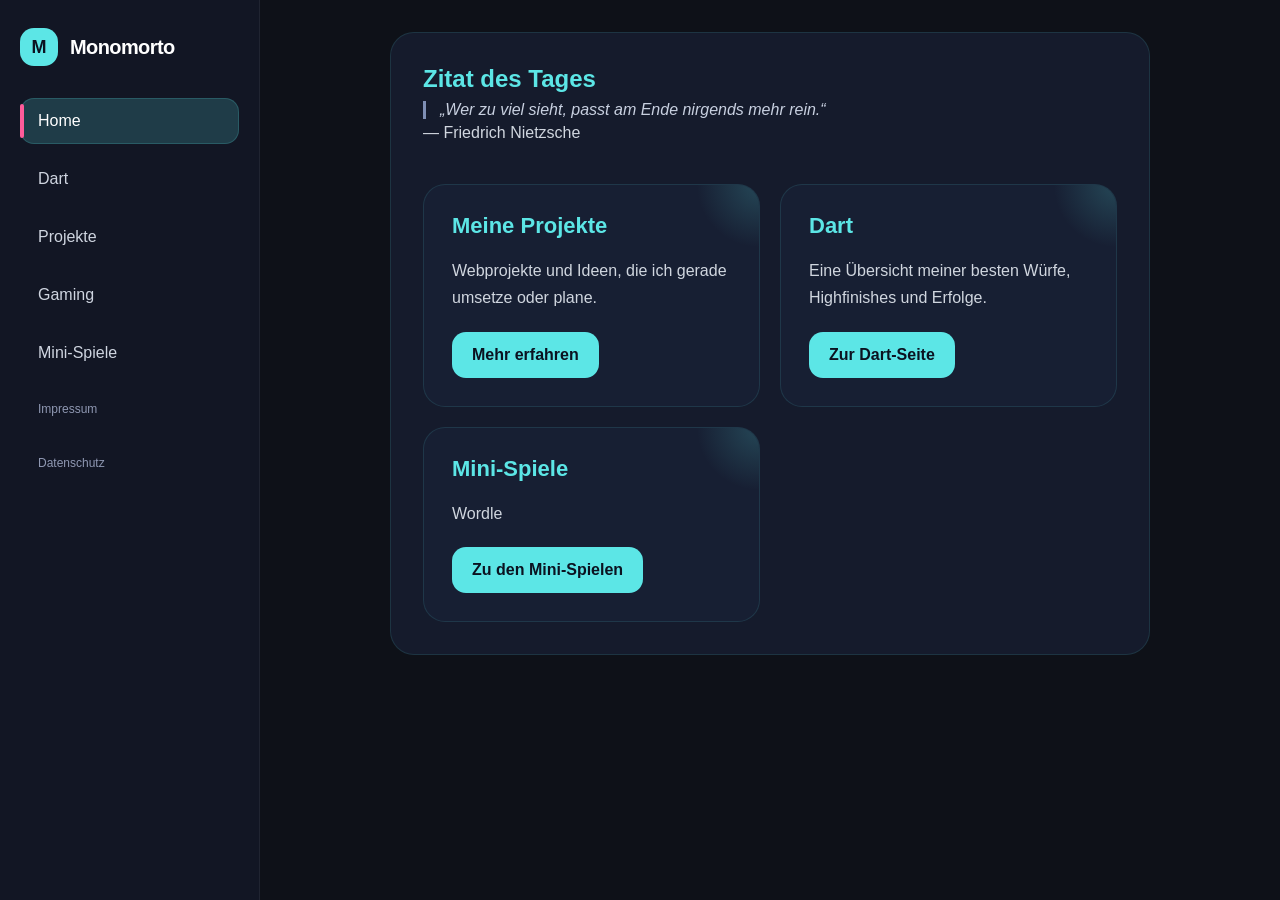
==== index.html @ e12c0a11 "hf und zitat hinzugefügt" ====
<!DOCTYPE html>
<html lang="de">
<head>
  <meta charset="UTF-8">
  <meta name="viewport" content="width=device-width, initial-scale=1.0">
  <meta name="robots" content="noindex, nofollow">
  <link rel="icon" type="image/png" href="images/output-onlinepngtools.png">
  <title>Monomorto</title>
  <link rel="stylesheet" href="styles.css">

  <style>
    /* ===== MOBILE FIX ===== */
    @media (max-width: 768px) {

      .app {
        display: flex;
        flex-direction: column;
      }

      /* Sidebar → oben */
      .sidebar {
        width: 100%;
        padding: 12px 16px;
        display: flex;
        flex-direction: column;
        align-items: flex-start;
      }

      .brand {
        display: flex;
        align-items: center;
        gap: 10px;
        margin-bottom: 10px;
      }

      .brand-title {
        font-size: 16px;
      }

      .sidebar-nav {
        display: flex;
        flex-wrap: wrap;
        gap: 8px;
        width: 100%;
      }

      .sidebar-nav li {
        margin: 0;
      }

      .sidebar-nav a {
        font-size: 13px;
        padding: 6px 10px;
      }

      /* Impressum / Datenschutz */
      .sidebar-nav li:last-child,
      .sidebar-nav li:nth-last-child(2) {
        width: 100%;
        margin-top: 4px;
      }

      /* Main */
      .main {
        padding: 12px;
      }

      /* Topbar */
      .topbar {
        display: flex;
        flex-direction: column;
        gap: 10px;
        align-items: flex-start;
      }

      .topbar h1 {
        font-size: 20px;
      }

      .topbar .button {
        width: 100%;
        text-align: center;
      }

      /* Grid */
      .grid {
        display: flex;
        flex-direction: column;
        gap: 12px;
        margin-top: 12px;
      }

      /* Cards */
      .card {
        width: 100%;
        padding: 16px;
      }

      .card h2 {
        font-size: 18px;
      }

      .card p {
        font-size: 14px;
      }

      /* Buttons */
      .card .button {
        display: block;
        width: 100%;
        text-align: center;
        margin-top: 8px;
      }
    }

    #daily-quote-section {
      margin-bottom: 16px;
    }

    #daily-quote-section h2 {
      margin: 0 0 8px 0;
    }

    #daily-quote {
      margin: 0;
      padding-left: 14px;
      border-left: 3px solid #7f8fb5;
      color: #c8d0e0;
      font-style: italic;
    }
  </style>
</head>

<body>
  <div class="app">

    <aside class="sidebar">
      <div class="brand">
        <span class="brand-blob">M</span>
        <div>
          <p class="brand-title">Monomorto</p>
        </div>
      </div>

      <ul class="sidebar-nav">
        <li><a href="index.html" class="active">Home</a></li>
        <li><a href="dart.html">Dart</a></li>
        <li><a href="projekte.html">Projekte</a></li>
        <li><a href="gaming.html">Gaming</a></li>
        <li><a href="minispiele.html">Mini-Spiele</a></li>

        <li style="margin-top: 12px;">
          <a href="impressum.html" style="font-size: 12px; color: #8f98b2;">Impressum</a>
        </li>
        <li>
          <a href="datenschutz.html" style="font-size: 12px; color: #8f98b2;">Datenschutz</a>
        </li>
      </ul>
    </aside>

    <main class="main">
      <section class="section">

        <section id="daily-quote-section" aria-label="Zitat des Tages">
          <h2>Zitat des Tages</h2>
          <blockquote id="daily-quote"></blockquote>
          <p id="daily-quote-author" hidden></p>
        </section>


      </br>
        <div class="grid">

          <article class="card">
            <h2>Meine Projekte</h2>
            <p>Webprojekte und Ideen, die ich gerade umsetze oder plane.</p>
            <a href="projekte.html" class="button">Mehr erfahren</a>
          </article>

          <article class="card">
            <h2>Dart</h2>
            <p>Eine Übersicht meiner besten Würfe, Highfinishes und Erfolge.</p>
            <a href="dart.html" class="button">Zur Dart-Seite</a>
          </article>

          <article class="card">
            <h2>Mini-Spiele</h2>
            <p>Wordle</p>
            <a href="minispiele.html" class="button">Zu den Mini-Spielen</a>
          </article>

        </div>
      </section>
    </main>

  </div>
  <script>
    const dailyQuotes = [
      {
        text: "Die Wahrheit ist doch die, wenn wir genug Lügen hören, erkennen wir irgendwann die Wahrheit nicht mehr."
      },
      {
        text: "Schmerz ist vergänglich, was bleibt ist der Stolz.",
        author: "Felix Blume"
      },
      {
        text: "Letztendlich ist Leben vergänglich, nur die Seele beständig, unser Körper nichts als ein temporäres Gefängnis.",
        author: "Felix Blume"
      },
      {
        text: "Wer zu viel sieht, passt am Ende nirgends mehr rein.",
        author: "Friedrich Nietzsche"
      },
      {
        text: "Manchmal wollen Menschen die Wahrheit nicht hören, weil sie ihre Illusionen nicht zerstört sehen wollen.",
        author: "Friedrich Nietzsche"
      }
    ];

    const now = new Date();
    const dayIndex = Math.floor(now.getTime() / 86400000) % dailyQuotes.length;
    const quoteEl = document.getElementById('daily-quote');
    const authorEl = document.getElementById('daily-quote-author');
    const currentQuote = dailyQuotes[dayIndex];

    if (quoteEl) {
      quoteEl.textContent = `„${currentQuote.text}“`;
    }

    if (authorEl) {
      if (currentQuote.author) {
        authorEl.textContent = `— ${currentQuote.author}`;
        authorEl.hidden = false;
      } else {
        authorEl.textContent = '';
        authorEl.hidden = true;
      }
    }
  </script>
</body>
</html>
---- styles.css ----
:root {
  color-scheme: dark;
  font-family: 'Inter', 'Segoe UI', Tahoma, Geneva, Verdana, sans-serif;
  background: #0e1118;
  color: #e7eaee;
}
* {
  box-sizing: border-box;
}
html, body {
  margin: 0;
  min-height: 100vh;
}
body {
  background: #0e1118;
  color: #e7eaee;
}
a {
  color: #ff5b9a;
  text-decoration: none;
}
a:hover {
  text-decoration: underline;
}
.app {
  display: flex;
  min-height: 100vh;
}
.sidebar {
  width: 260px;
  padding: 28px 20px;
  background: #121624;
  border-right: 1px solid rgba(255,255,255,0.06);
  position: fixed;
  height: 100vh;
  overflow-y: auto;
}
.brand {
  display: flex;
  align-items: center;
  gap: 12px;
  margin-bottom: 32px;
}
.brand-blob {
  width: 38px;
  height: 38px;
  border-radius: 14px;
  background: #5ce6e6;
  background-image: none;
  display: inline-flex;
  align-items: center;
  justify-content: center;
  color: #0b1220;
  font-weight: 700;
  font-size: 18px;
}
.brand-title {
  font-size: 20px;
  font-weight: 700;
  letter-spacing: -0.03em;
  margin: 0;
  color: #ffffff;
}
.sidebar-nav {
  list-style: none;
  padding: 0;
  margin: 0;
}
.sidebar-nav li {
  margin-bottom: 12px;
}
.sidebar-nav a {
  display: block;
  color: #cfd5e0;
  text-decoration: none;
  padding: 14px 18px;
  border-radius: 14px;
  transition: background 0.2s ease, color 0.2s ease, transform 0.2s ease;
  font-weight: 500;
  position: relative;
}
.sidebar-nav a:hover {
  background: rgba(92, 230, 230, 0.12);
  color: #ffffff;
  transform: translateX(2px);
}
.sidebar-nav a.active {
  background: rgba(92,230,230,0.18);
  color: #ffffff;
  box-shadow: inset 0 0 0 1px rgba(92,230,230,0.18);
}
.sidebar-nav a.active::before {
  content: '';
  position: absolute;
  left: 0;
  top: 6px;
  bottom: 6px;
  width: 4px;
  border-radius: 4px;
  background: #ff5b9a;
}
.main {
  flex: 1;
  padding: 32px;
  margin-left: 260px;
}
.section {
  max-width: 760px;
  margin: 0 auto;
  background: rgba(22, 29, 45, 0.96);
  border: 1px solid rgba(92,230,230,0.12);
  border-radius: 24px;
  padding: 32px;
}
h1 {
  margin: 0 0 24px;
  font-size: 32px;
  color: #ffffff;
}
h2, h3 {
  margin: 0 0 18px;
  color: #5ce6e6;
}
h2 {
  font-size: 24px;
}
h3 {
  font-size: 20px;
}
p {
  margin: 0 0 20px;
  color: #d0d6df;
  line-height: 1.7;
}
.button {
  display: inline-flex;
  align-items: center;
  justify-content: center;
  padding: 14px 20px;
  background: #5ce6e6;
  background-image: none;
  color: #0b1220;
  text-decoration: none;
  border-radius: 14px;
  font-weight: 700;
  transition: transform 0.2s ease, opacity 0.2s ease;
}
.button:hover {
  transform: translateY(-2px);
  opacity: 0.95;
}
.youtube-preview {
  position: relative;
  width: 100%;
  padding-top: 56.25%;
  margin: 20px 0 16px;
  border-radius: 18px;
  overflow: hidden;
  border: 1px solid rgba(255,255,255,0.08);
  background: #0a0f1a;
}
.youtube-preview iframe {
  position: absolute;
  top: 0;
  left: 0;
  width: 100%;
  height: 100%;
  border: 0;
}
.section > div + div {
  margin-top: 60px;
}
.youtube-preview {
  display: none;
}
.topbar {
  display: flex;
  justify-content: space-between;
  align-items: center;
  gap: 12px;
  margin-bottom: 24px;
  padding: 20px;
  background: #121624;
  border: 1px solid rgba(92,230,230,0.12);
  border-radius: 22px;
  box-shadow: inset 0 0 0 1px rgba(255,255,255,0.02);
}
.topbar h1 {
  margin: 0;
  font-size: 28px;
  font-weight: 700;
  color: #ffffff;
  text-shadow: 0 1px 10px rgba(92,230,230,0.12);
}
.topbar a {
  display: inline-flex;
  align-items: center;
  justify-content: center;
  padding: 12px 18px;
  background: #1f2637;
  color: #e7eaee;
  text-decoration: none;
  border-radius: 14px;
  border: 1px solid rgba(255,255,255,0.08);
  transition: background 0.2s ease;
  font-weight: 600;
}
.topbar a:hover {
  background: #2f3851;
}
.grid {
  display: grid;
  grid-template-columns: repeat(auto-fit, minmax(240px, 1fr));
  gap: 20px;
}
.card {
  background: #171f33;
  border: 1px solid rgba(92,230,230,0.12);
  border-radius: 22px;
  padding: 28px;
  position: relative;
  overflow: hidden;
}
.card::after {
  content: '';
  position: absolute;
  top: 0;
  right: 0;
  width: 80px;
  height: 80px;
  background: radial-gradient(circle at top right, rgba(92,230,230,0.20), transparent 55%);
  pointer-events: none;
}
.card h2 {
  margin: 0 0 18px;
  font-size: 22px;
  color: #5ce6e6;
  font-weight: 700;
  position: relative;
  z-index: 1;
}
.card .count {
  font-size: 72px;
  font-weight: 800;
  margin: 0;
  color: #ffffff;
  letter-spacing: -0.06em;
}
.card small {
  color: #8f98b2;
  display: block;
  margin-top: 10px;
  font-size: 12px;
}
.entry-list {
  list-style: none;
  padding: 0;
  margin: 18px 0 0;
}
.entry-list li {
  color: #d0d6df;
  padding: 8px 0;
  border-bottom: 1px solid rgba(255,255,255,0.06);
  font-size: 14px;
  line-height: 1.6;
  position: relative;
}
.entry-list li:last-child {
  border-bottom: none;
}
.entry-list li::before {
  content: '';
  position: absolute;
  left: -10px;
  top: 50%;
  transform: translateY(-50%);
  width: 6px;
  height: 6px;
  border-radius: 50%;
  background: #ff5b9a;
}
.filter-panel {
  display: flex;
  flex-wrap: wrap;
  gap: 16px;
  align-items: flex-end;
  margin-bottom: 24px;
  padding: 20px;
  background: rgba(22, 29, 45, 0.96);
  border: 1px solid rgba(92,230,230,0.12);
  border-radius: 20px;
}
.filter-group {
  display: flex;
  flex-direction: column;
  min-width: 180px;
  flex: 1;
}
.filter-group label {
  font-size: 13px;
  color: #8f98b2;
  margin-bottom: 8px;
}
.filter-input {
  width: 100%;
  padding: 12px 14px;
  border-radius: 14px;
  border: 1px solid rgba(255,255,255,0.08);
  background: #122033;
  color: #e7eaee;
  font-size: 14px;
}
.filter-actions {
  display: flex;
  flex-wrap: wrap;
  gap: 10px;
  flex: 2;
}
.filter-button {
  padding: 12px 18px;
  border-radius: 14px;
  border: 1px solid rgba(255,255,255,0.08);
  background: #1f2637;
  color: #e7eaee;
  font-weight: 600;
  cursor: pointer;
  transition: transform 0.2s ease, background 0.2s ease;
}
.filter-button:hover,
.filter-button.active {
  background: #5ce6e6;
  color: #0b1220;
  transform: translateY(-1px);
}
.tab-content {
  margin-top: 28px;
}
.section-title {
  margin: 0 0 18px;
  color: #ff5b9a;
  font-size: 24px;
  letter-spacing: -0.02em;
}
.steam-account,
.top-games {
  padding: 22px;
  border-radius: 18px;
  background: rgba(255,255,255,0.03);
  border: 1px solid rgba(92,230,230,0.08);
  margin-bottom: 20px;
}
.steam-account p,
.top-games p {
  margin: 0.35rem 0;
  color: #d0d6df;
}
.steam-account strong {
  color: #5ce6e6;
}
.top-games ul {
  list-style: none;
  margin: 16px 0 0;
  padding: 0;
  display: grid;
  gap: 12px;
}
.top-games li {
  display: grid;
  grid-template-columns: minmax(0, 1fr) auto;
  align-items: center;
  gap: 14px;
  padding: 14px 16px;
  border-radius: 14px;
  background: rgba(255,255,255,0.04);
  border: 1px solid rgba(255,255,255,0.08);
}
.game-info {
  display: flex;
  align-items: center;
  gap: 12px;
  color: #e7eaee;
  font-weight: 500;
}
.game-info img {
  width: 24px;
  height: 24px;
  border-radius: 6px;
  object-fit: cover;
}
.game-info a {
  color: #ff5b9a;
  text-decoration: none;
}
.game-info a:hover {
  text-decoration: underline;
}
.playtime {
  color: #d0d6df;
  font-size: 0.95rem;
  white-space: nowrap;
}
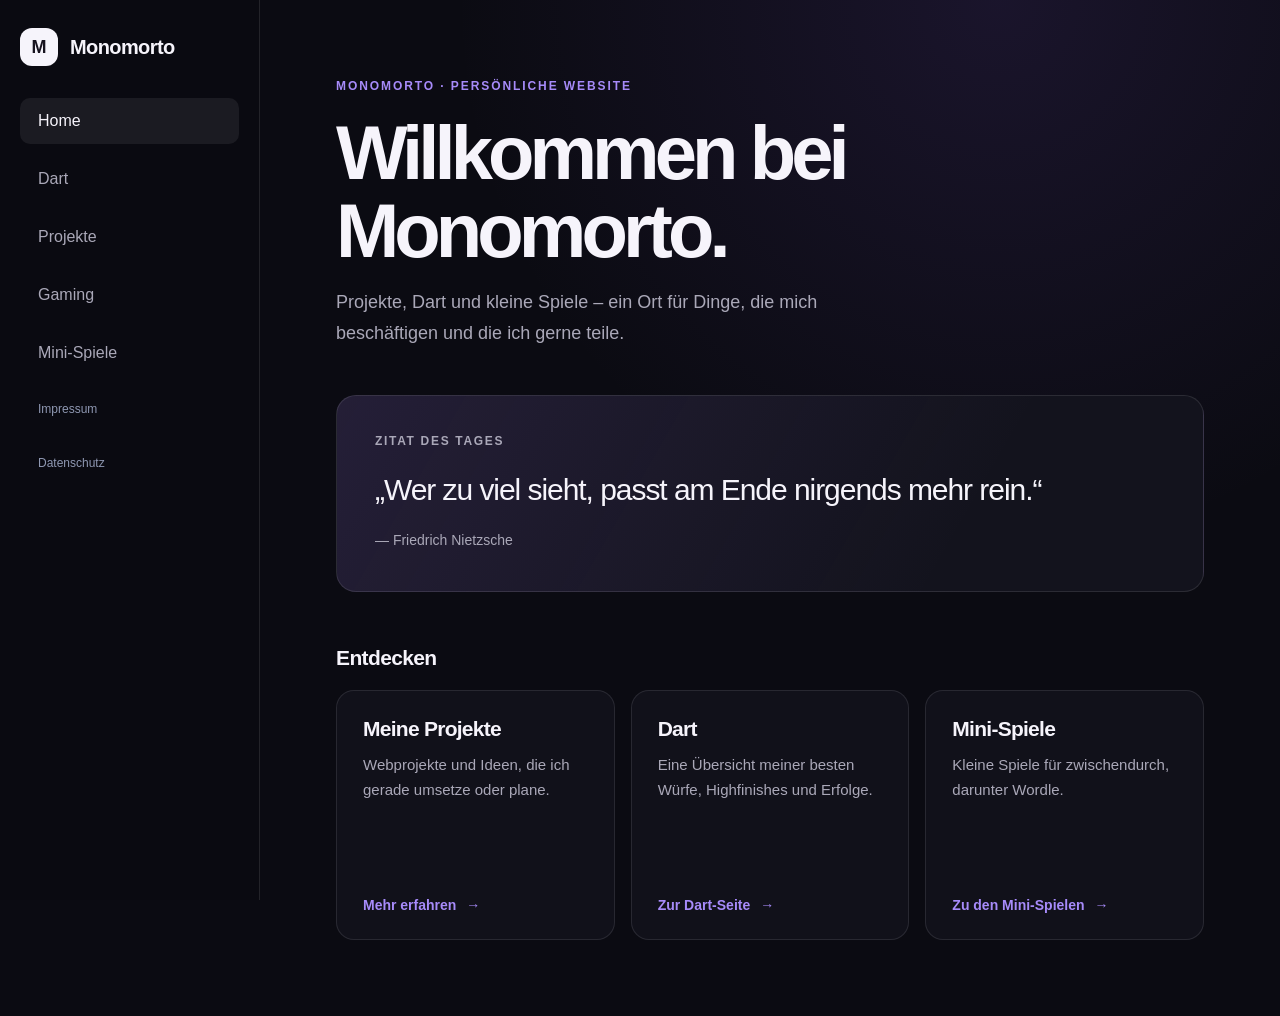
==== commit b911ccb0: "neues Design" ====
--- a/index.html
+++ b/index.html
@@ -9,129 +9,255 @@
   <link rel="stylesheet" href="styles.css">
 
   <style>
-    /* ===== MOBILE FIX ===== */
-    @media (max-width: 768px) {
-
-      .app {
-        display: flex;
-        flex-direction: column;
-      }
-
-      /* Sidebar → oben */
-      .sidebar {
-        width: 100%;
-        padding: 12px 16px;
-        display: flex;
-        flex-direction: column;
-        align-items: flex-start;
-      }
-
-      .brand {
-        display: flex;
-        align-items: center;
-        gap: 10px;
-        margin-bottom: 10px;
-      }
-
-      .brand-title {
-        font-size: 16px;
-      }
-
-      .sidebar-nav {
+    .home-page {
+      --home-bg: #0b0b12;
+      --home-surface: #13131d;
+      --home-border: rgba(255, 255, 255, 0.1);
+      --home-text: #f6f4fb;
+      --home-muted: #aaa8b8;
+      --home-accent: #a78bfa;
+      background:
+        radial-gradient(ellipse at 78% 0%, rgba(112, 74, 190, 0.15), transparent 34rem),
+        var(--home-bg);
+      color: var(--home-text);
+    }
+
+    .home-page .sidebar {
+      background: rgba(11, 11, 18, 0.84);
+      border-right-color: var(--home-border);
+      backdrop-filter: blur(16px);
+    }
+
+    .home-page .brand-blob {
+      background: #f6f4fb;
+      color: #17131f;
+      border-radius: 12px;
+    }
+
+    .home-page .sidebar-nav a {
+      border-radius: 10px;
+      color: var(--home-muted);
+      transition: background 0.2s ease, color 0.2s ease;
+    }
+
+    .home-page .sidebar-nav a:hover,
+    .home-page .sidebar-nav a.active {
+      background: rgba(255, 255, 255, 0.07);
+      color: var(--home-text);
+      transform: none;
+      box-shadow: none;
+    }
+
+    .home-page .sidebar-nav a.active::before {
+      display: none;
+    }
+
+    .home-page .main {
+      padding: clamp(24px, 6vw, 76px);
+    }
+
+    .home-page .section {
+      max-width: 1080px;
+      padding: 0;
+      margin: 0 auto;
+      background: none;
+      border: 0;
+      border-radius: 0;
+    }
+
+    .home-intro {
+      max-width: 760px;
+      margin: 0 0 46px;
+    }
+
+    .home-eyebrow {
+      margin: 0 0 18px;
+      color: var(--home-accent);
+      font-size: 12px;
+      font-weight: 700;
+      letter-spacing: 0.16em;
+      text-transform: uppercase;
+    }
+
+    .home-intro h1 {
+      margin: 0 0 18px;
+      color: var(--home-text);
+      font-size: clamp(42px, 7vw, 76px);
+      font-weight: 650;
+      letter-spacing: -0.065em;
+      line-height: 1.02;
+    }
+
+    .home-intro > p:last-child {
+      max-width: 560px;
+      margin: 0;
+      color: var(--home-muted);
+      font-size: 18px;
+      line-height: 1.7;
+    }
+
+    .home-quote {
+      margin: 0 0 54px;
+      padding: clamp(24px, 4vw, 38px);
+      border: 1px solid var(--home-border);
+      border-radius: 20px;
+      background:
+        linear-gradient(120deg, rgba(127, 91, 190, 0.16), transparent 72%),
+        var(--home-surface);
+    }
+
+    .home-quote h2 {
+      margin: 0 0 20px;
+      color: var(--home-muted);
+      font-size: 12px;
+      font-weight: 700;
+      letter-spacing: 0.14em;
+      text-transform: uppercase;
+    }
+
+    #daily-quote {
+      max-width: 780px;
+      margin: 0;
+      color: var(--home-text);
+      font-size: clamp(20px, 3vw, 30px);
+      font-weight: 500;
+      letter-spacing: -0.035em;
+      line-height: 1.45;
+    }
+
+    #daily-quote-author {
+      margin: 18px 0 0;
+      color: var(--home-muted);
+      font-size: 14px;
+    }
+
+    .home-section-heading {
+      margin: 0 0 20px;
+      color: var(--home-text);
+      font-size: 21px;
+      font-weight: 600;
+      letter-spacing: -0.03em;
+    }
+
+    .home-page .grid {
+      grid-template-columns: repeat(3, minmax(0, 1fr));
+      gap: 16px;
+    }
+
+    .home-page .home-card {
+      display: flex;
+      min-height: 250px;
+      flex-direction: column;
+      align-items: flex-start;
+      padding: 26px;
+      border: 1px solid var(--home-border);
+      border-radius: 18px;
+      background: rgba(19, 19, 29, 0.82);
+      transition: transform 0.2s ease, border-color 0.2s ease, background 0.2s ease;
+    }
+
+    .home-page .home-card::after {
+      display: none;
+    }
+
+    .home-page .home-card:hover {
+      transform: translateY(-3px);
+      border-color: rgba(167, 139, 250, 0.42);
+      background: #171621;
+    }
+
+    .home-card h3 {
+      margin: 0 0 12px;
+      color: var(--home-text);
+      font-size: 21px;
+      font-weight: 600;
+      letter-spacing: -0.035em;
+    }
+
+    .home-card p {
+      margin: 0 0 28px;
+      color: var(--home-muted);
+      font-size: 15px;
+      line-height: 1.65;
+    }
+
+    .home-page .home-card .button {
+      gap: 10px;
+      margin-top: auto;
+      padding: 0;
+      border: 0;
+      background: none;
+      color: var(--home-accent);
+      font-size: 14px;
+      font-weight: 600;
+    }
+
+    .home-page .home-card .button:hover {
+      transform: none;
+      opacity: 1;
+      text-decoration: underline;
+    }
+
+    @media (max-width: 1024px) {
+      .home-page .main {
+        padding: 36px 28px;
+      }
+
+      .home-page .grid {
+        grid-template-columns: repeat(2, minmax(0, 1fr));
+      }
+    }
+
+    @media (max-width: 680px) {
+      .home-page .main {
+        padding: 32px 18px;
+      }
+
+      .home-page .sidebar {
+        padding: 14px 18px;
+      }
+
+      .home-page .sidebar-nav {
         display: flex;
         flex-wrap: wrap;
-        gap: 8px;
-        width: 100%;
-      }
-
-      .sidebar-nav li {
+        gap: 4px;
+      }
+
+      .home-page .sidebar-nav li {
         margin: 0;
       }
 
-      .sidebar-nav a {
-        font-size: 13px;
-        padding: 6px 10px;
-      }
-
-      /* Impressum / Datenschutz */
-      .sidebar-nav li:last-child,
-      .sidebar-nav li:nth-last-child(2) {
-        width: 100%;
-        margin-top: 4px;
-      }
-
-      /* Main */
-      .main {
-        padding: 12px;
-      }
-
-      /* Topbar */
-      .topbar {
-        display: flex;
-        flex-direction: column;
-        gap: 10px;
-        align-items: flex-start;
-      }
-
-      .topbar h1 {
-        font-size: 20px;
-      }
-
-      .topbar .button {
-        width: 100%;
-        text-align: center;
-      }
-
-      /* Grid */
-      .grid {
-        display: flex;
-        flex-direction: column;
-        gap: 12px;
-        margin-top: 12px;
-      }
-
-      /* Cards */
-      .card {
-        width: 100%;
-        padding: 16px;
-      }
-
-      .card h2 {
-        font-size: 18px;
-      }
-
-      .card p {
-        font-size: 14px;
-      }
-
-      /* Buttons */
-      .card .button {
-        display: block;
-        width: 100%;
-        text-align: center;
-        margin-top: 8px;
-      }
-    }
-
-    #daily-quote-section {
-      margin-bottom: 16px;
-    }
-
-    #daily-quote-section h2 {
-      margin: 0 0 8px 0;
-    }
-
-    #daily-quote {
-      margin: 0;
-      padding-left: 14px;
-      border-left: 3px solid #7f8fb5;
-      color: #c8d0e0;
-      font-style: italic;
+      .home-page .sidebar-nav li:last-child,
+      .home-page .sidebar-nav li:nth-last-child(2) {
+        width: auto;
+        margin: 0;
+      }
+
+      .home-page .sidebar-nav a {
+        width: auto;
+        padding: 8px 10px;
+      }
+
+      .home-page .grid {
+        grid-template-columns: 1fr;
+      }
+
+      .home-page .home-card {
+        min-height: 210px;
+      }
+
+      .home-intro {
+        margin-bottom: 34px;
+      }
+
+      .home-quote {
+        margin-bottom: 38px;
+      }
     }
   </style>
 </head>
 
-<body>
+<body class="home-page">
   <div class="app">
 
     <aside class="sidebar">
@@ -160,36 +286,40 @@
 
     <main class="main">
       <section class="section">
-
-        <section id="daily-quote-section" aria-label="Zitat des Tages">
+        <header class="home-intro">
+          <p class="home-eyebrow">Monomorto · Persönliche Website</p>
+          <h1>Willkommen bei Monomorto.</h1>
+          <p>Projekte, Dart und kleine Spiele – ein Ort für Dinge, die mich beschäftigen und die ich gerne teile.</p>
+        </header>
+
+        <section id="daily-quote-section" class="home-quote" aria-label="Zitat des Tages">
           <h2>Zitat des Tages</h2>
           <blockquote id="daily-quote"></blockquote>
           <p id="daily-quote-author" hidden></p>
         </section>
 
-
-      </br>
-        <div class="grid">
-
-          <article class="card">
-            <h2>Meine Projekte</h2>
-            <p>Webprojekte und Ideen, die ich gerade umsetze oder plane.</p>
-            <a href="projekte.html" class="button">Mehr erfahren</a>
-          </article>
-
-          <article class="card">
-            <h2>Dart</h2>
-            <p>Eine Übersicht meiner besten Würfe, Highfinishes und Erfolge.</p>
-            <a href="dart.html" class="button">Zur Dart-Seite</a>
-          </article>
-
-          <article class="card">
-            <h2>Mini-Spiele</h2>
-            <p>Wordle</p>
-            <a href="minispiele.html" class="button">Zu den Mini-Spielen</a>
-          </article>
-
-        </div>
+        <section aria-labelledby="home-links-heading">
+          <h2 id="home-links-heading" class="home-section-heading">Entdecken</h2>
+          <div class="grid">
+            <article class="card home-card">
+              <h3>Meine Projekte</h3>
+              <p>Webprojekte und Ideen, die ich gerade umsetze oder plane.</p>
+              <a href="projekte.html" class="button">Mehr erfahren <span aria-hidden="true">→</span></a>
+            </article>
+
+            <article class="card home-card">
+              <h3>Dart</h3>
+              <p>Eine Übersicht meiner besten Würfe, Highfinishes und Erfolge.</p>
+              <a href="dart.html" class="button">Zur Dart-Seite <span aria-hidden="true">→</span></a>
+            </article>
+
+            <article class="card home-card">
+              <h3>Mini-Spiele</h3>
+              <p>Kleine Spiele für zwischendurch, darunter Wordle.</p>
+              <a href="minispiele.html" class="button">Zu den Mini-Spielen <span aria-hidden="true">→</span></a>
+            </article>
+          </div>
+        </section>
       </section>
     </main>
 
--- a/styles.css
+++ b/styles.css
@@ -1,8 +1,8 @@
 :root {
   color-scheme: dark;
   font-family: 'Inter', 'Segoe UI', Tahoma, Geneva, Verdana, sans-serif;
-  background: #0e1118;
-  color: #e7eaee;
+  background: #0b0b12;
+  color: #f6f4fb;
 }
 * {
   box-sizing: border-box;
@@ -12,11 +12,11 @@
   min-height: 100vh;
 }
 body {
-  background: #0e1118;
-  color: #e7eaee;
+  background: #0b0b12;
+  color: #f6f4fb;
 }
 a {
-  color: #ff5b9a;
+  color: #a78bfa;
   text-decoration: none;
 }
 a:hover {
@@ -29,7 +29,7 @@
 .sidebar {
   width: 260px;
   padding: 28px 20px;
-  background: #121624;
+  background: #0b0b12;
   border-right: 1px solid rgba(255,255,255,0.06);
   position: fixed;
   height: 100vh;
@@ -45,12 +45,12 @@
   width: 38px;
   height: 38px;
   border-radius: 14px;
-  background: #5ce6e6;
+  background: #f6f4fb;
   background-image: none;
   display: inline-flex;
   align-items: center;
   justify-content: center;
-  color: #0b1220;
+  color: #17131f;
   font-weight: 700;
   font-size: 18px;
 }
@@ -59,7 +59,7 @@
   font-weight: 700;
   letter-spacing: -0.03em;
   margin: 0;
-  color: #ffffff;
+  color: #f6f4fb;
 }
 .sidebar-nav {
   list-style: none;
@@ -71,7 +71,7 @@
 }
 .sidebar-nav a {
   display: block;
-  color: #cfd5e0;
+  color: #cbc8d6;
   text-decoration: none;
   padding: 14px 18px;
   border-radius: 14px;
@@ -79,15 +79,24 @@
   font-weight: 500;
   position: relative;
 }
+.sidebar-nav a.meta-link {
+  font-size: 12px;
+  color: #aaa8b8;
+  padding: 10px 14px;
+}
+.sidebar-nav a.meta-link:hover {
+  background: rgba(167, 139, 250, 0.08);
+  color: #f6f4fb;
+}
 .sidebar-nav a:hover {
-  background: rgba(92, 230, 230, 0.12);
-  color: #ffffff;
+  background: rgba(167, 139, 250, 0.12);
+  color: #f6f4fb;
   transform: translateX(2px);
 }
 .sidebar-nav a.active {
-  background: rgba(92,230,230,0.18);
-  color: #ffffff;
-  box-shadow: inset 0 0 0 1px rgba(92,230,230,0.18);
+  background: rgba(167,139,250,0.13);
+  color: #f6f4fb;
+  box-shadow: inset 0 0 0 1px rgba(167,139,250,0.16);
 }
 .sidebar-nav a.active::before {
   content: '';
@@ -97,7 +106,7 @@
   bottom: 6px;
   width: 4px;
   border-radius: 4px;
-  background: #ff5b9a;
+  background: #a78bfa;
 }
 .main {
   flex: 1;
@@ -107,19 +116,19 @@
 .section {
   max-width: 760px;
   margin: 0 auto;
-  background: rgba(22, 29, 45, 0.96);
-  border: 1px solid rgba(92,230,230,0.12);
+  background: rgba(19, 19, 29, 0.96);
+  border: 1px solid rgba(167,139,250,0.12);
   border-radius: 24px;
   padding: 32px;
 }
 h1 {
   margin: 0 0 24px;
   font-size: 32px;
-  color: #ffffff;
+  color: #f6f4fb;
 }
 h2, h3 {
   margin: 0 0 18px;
-  color: #5ce6e6;
+  color: #a78bfa;
 }
 h2 {
   font-size: 24px;
@@ -129,7 +138,7 @@
 }
 p {
   margin: 0 0 20px;
-  color: #d0d6df;
+  color: #cbc8d6;
   line-height: 1.7;
 }
 .button {
@@ -137,9 +146,9 @@
   align-items: center;
   justify-content: center;
   padding: 14px 20px;
-  background: #5ce6e6;
+  background: #a78bfa;
   background-image: none;
-  color: #0b1220;
+  color: #17131f;
   text-decoration: none;
   border-radius: 14px;
   font-weight: 700;
@@ -157,7 +166,7 @@
   border-radius: 18px;
   overflow: hidden;
   border: 1px solid rgba(255,255,255,0.08);
-  background: #0a0f1a;
+  background: #0b0b12;
 }
 .youtube-preview iframe {
   position: absolute;
@@ -180,8 +189,8 @@
   gap: 12px;
   margin-bottom: 24px;
   padding: 20px;
-  background: #121624;
-  border: 1px solid rgba(92,230,230,0.12);
+  background: #13131d;
+  border: 1px solid rgba(167,139,250,0.12);
   border-radius: 22px;
   box-shadow: inset 0 0 0 1px rgba(255,255,255,0.02);
 }
@@ -189,16 +198,16 @@
   margin: 0;
   font-size: 28px;
   font-weight: 700;
-  color: #ffffff;
-  text-shadow: 0 1px 10px rgba(92,230,230,0.12);
+  color: #f6f4fb;
+  text-shadow: 0 1px 10px rgba(167,139,250,0.12);
 }
 .topbar a {
   display: inline-flex;
   align-items: center;
   justify-content: center;
   padding: 12px 18px;
-  background: #1f2637;
-  color: #e7eaee;
+  background: #1b1a26;
+  color: #f6f4fb;
   text-decoration: none;
   border-radius: 14px;
   border: 1px solid rgba(255,255,255,0.08);
@@ -206,7 +215,7 @@
   font-weight: 600;
 }
 .topbar a:hover {
-  background: #2f3851;
+  background: #292638;
 }
 .grid {
   display: grid;
@@ -214,8 +223,8 @@
   gap: 20px;
 }
 .card {
-  background: #171f33;
-  border: 1px solid rgba(92,230,230,0.12);
+  background: #13131d;
+  border: 1px solid rgba(167,139,250,0.12);
   border-radius: 22px;
   padding: 28px;
   position: relative;
@@ -228,13 +237,13 @@
   right: 0;
   width: 80px;
   height: 80px;
-  background: radial-gradient(circle at top right, rgba(92,230,230,0.20), transparent 55%);
+  background: radial-gradient(circle at top right, rgba(167,139,250,0.16), transparent 55%);
   pointer-events: none;
 }
 .card h2 {
   margin: 0 0 18px;
   font-size: 22px;
-  color: #5ce6e6;
+  color: #a78bfa;
   font-weight: 700;
   position: relative;
   z-index: 1;
@@ -243,11 +252,11 @@
   font-size: 72px;
   font-weight: 800;
   margin: 0;
-  color: #ffffff;
+  color: #f6f4fb;
   letter-spacing: -0.06em;
 }
 .card small {
-  color: #8f98b2;
+  color: #aaa8b8;
   display: block;
   margin-top: 10px;
   font-size: 12px;
@@ -258,7 +267,7 @@
   margin: 18px 0 0;
 }
 .entry-list li {
-  color: #d0d6df;
+  color: #cbc8d6;
   padding: 8px 0;
   border-bottom: 1px solid rgba(255,255,255,0.06);
   font-size: 14px;
@@ -277,7 +286,7 @@
   width: 6px;
   height: 6px;
   border-radius: 50%;
-  background: #ff5b9a;
+  background: #a78bfa;
 }
 .filter-panel {
   display: flex;
@@ -286,8 +295,8 @@
   align-items: flex-end;
   margin-bottom: 24px;
   padding: 20px;
-  background: rgba(22, 29, 45, 0.96);
-  border: 1px solid rgba(92,230,230,0.12);
+  background: rgba(19, 19, 29, 0.96);
+  border: 1px solid rgba(167,139,250,0.12);
   border-radius: 20px;
 }
 .filter-group {
@@ -298,7 +307,7 @@
 }
 .filter-group label {
   font-size: 13px;
-  color: #8f98b2;
+  color: #aaa8b8;
   margin-bottom: 8px;
 }
 .filter-input {
@@ -306,8 +315,8 @@
   padding: 12px 14px;
   border-radius: 14px;
   border: 1px solid rgba(255,255,255,0.08);
-  background: #122033;
-  color: #e7eaee;
+  background: #171621;
+  color: #f6f4fb;
   font-size: 14px;
 }
 .filter-actions {
@@ -320,16 +329,16 @@
   padding: 12px 18px;
   border-radius: 14px;
   border: 1px solid rgba(255,255,255,0.08);
-  background: #1f2637;
-  color: #e7eaee;
+  background: #1b1a26;
+  color: #f6f4fb;
   font-weight: 600;
   cursor: pointer;
   transition: transform 0.2s ease, background 0.2s ease;
 }
 .filter-button:hover,
 .filter-button.active {
-  background: #5ce6e6;
-  color: #0b1220;
+  background: #a78bfa;
+  color: #17131f;
   transform: translateY(-1px);
 }
 .tab-content {
@@ -337,7 +346,7 @@
 }
 .section-title {
   margin: 0 0 18px;
-  color: #ff5b9a;
+  color: #a78bfa;
   font-size: 24px;
   letter-spacing: -0.02em;
 }
@@ -346,16 +355,16 @@
   padding: 22px;
   border-radius: 18px;
   background: rgba(255,255,255,0.03);
-  border: 1px solid rgba(92,230,230,0.08);
+  border: 1px solid rgba(167,139,250,0.08);
   margin-bottom: 20px;
 }
 .steam-account p,
 .top-games p {
   margin: 0.35rem 0;
-  color: #d0d6df;
+  color: #cbc8d6;
 }
 .steam-account strong {
-  color: #5ce6e6;
+  color: #a78bfa;
 }
 .top-games ul {
   list-style: none;
@@ -378,7 +387,7 @@
   display: flex;
   align-items: center;
   gap: 12px;
-  color: #e7eaee;
+  color: #f6f4fb;
   font-weight: 500;
 }
 .game-info img {
@@ -388,14 +397,187 @@
   object-fit: cover;
 }
 .game-info a {
-  color: #ff5b9a;
+  color: #a78bfa;
   text-decoration: none;
 }
 .game-info a:hover {
   text-decoration: underline;
 }
 .playtime {
-  color: #d0d6df;
+  color: #cbc8d6;
   font-size: 0.95rem;
   white-space: nowrap;
 }
+
+/* Mobile Optimierung */
+@media (max-width: 1024px) {
+  .app {
+    display: block;
+  }
+  
+  .sidebar {
+    width: 100%;
+    max-width: 100%;
+    min-width: 0;
+    height: auto !important;
+    position: relative !important;
+    left: auto !important;
+    right: auto !important;
+    padding: 8px 12px;
+    border-right: none;
+    border-bottom: 1px solid rgba(255,255,255,0.1);
+    overflow: visible;
+    box-sizing: border-box;
+  }
+  
+  .brand {
+    margin-bottom: 8px;
+  }
+  
+  .brand-title {
+    font-size: 14px;
+  }
+  
+  .brand-blob {
+    width: 28px;
+    height: 28px;
+    font-size: 14px;
+  }
+  
+  .sidebar-nav {
+    display: block;
+    min-width: 0;
+  }
+  
+  .sidebar-nav li {
+    margin-bottom: 8px;
+  }
+  
+  .sidebar-nav a {
+    display: block;
+    width: 100%;
+    box-sizing: border-box;
+    padding: 10px 12px;
+    font-size: 13px;
+    border-radius: 10px;
+    white-space: normal;
+  }
+  
+  .main {
+    margin-left: 0 !important;
+    padding: 16px;
+    flex: 1;
+    width: 100%;
+    min-width: 0;
+  }
+  
+  .section {
+    padding: 16px;
+    margin: 0;
+    max-width: 100%;
+  }
+  
+  .topbar {
+    flex-direction: column;
+    align-items: flex-start;
+    padding: 16px;
+  }
+  
+  .topbar h1 {
+    font-size: 22px;
+  }
+  
+  .grid {
+    grid-template-columns: 1fr;
+  }
+  
+  .filter-panel {
+    flex-direction: column;
+    padding: 16px;
+    gap: 12px;
+  }
+  
+  .filter-group {
+    min-width: auto;
+  }
+  
+  .filter-actions {
+    flex-direction: column;
+    gap: 10px;
+  }
+  
+  .filter-button {
+    width: 100%;
+  }
+  
+  .card {
+    padding: 20px;
+  }
+  
+  .card h2 {
+    font-size: 18px;
+  }
+  
+  .card .count {
+    font-size: 48px;
+  }
+  
+  .entry-list li {
+    font-size: 13px;
+    padding: 6px 0;
+  }
+  
+  h1 {
+    font-size: 24px;
+  }
+  
+  h2 {
+    font-size: 20px;
+  }
+  
+  h3 {
+    font-size: 18px;
+  }
+  
+  .button {
+    padding: 12px 16px;
+    font-size: 14px;
+    width: 100%;
+    text-align: center;
+  }
+  
+  .steam-account,
+  .top-games {
+    padding: 16px;
+  }
+  
+  .top-games li {
+    flex-direction: column;
+    align-items: flex-start;
+    gap: 10px;
+  }
+  
+  .playtime {
+    width: 100%;
+    text-align: left;
+  }
+}
+
+@media (max-width: 680px) {
+  .sidebar-nav a {
+    padding: 10px 14px;
+    font-size: 13px;
+  }
+  
+  .topbar {
+    padding: 14px;
+  }
+  
+  .main {
+    padding: 12px;
+  }
+  
+  .section {
+    padding: 14px;
+  }
+}
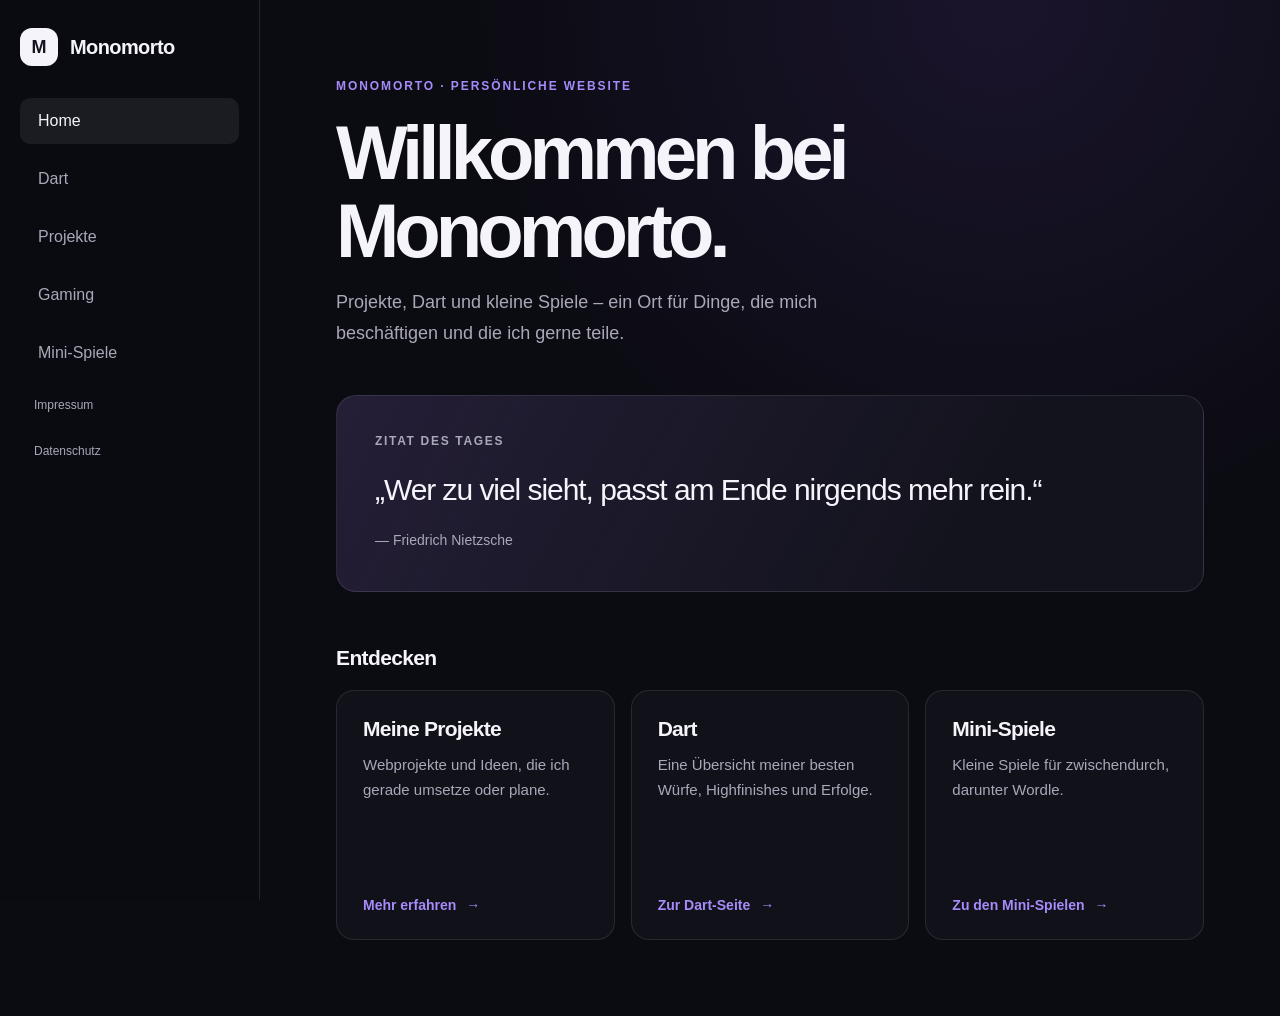
==== commit bd581a18: "viele Designanpassungen" ====
--- a/index.html
+++ b/index.html
@@ -229,13 +229,18 @@
 
       .home-page .sidebar-nav li:last-child,
       .home-page .sidebar-nav li:nth-last-child(2) {
-        width: auto;
-        margin: 0;
+        width: 100%;
+        margin: 4px 0 0;
       }
 
       .home-page .sidebar-nav a {
         width: auto;
         padding: 8px 10px;
+      }
+
+      .home-page .sidebar-nav li:last-child a,
+      .home-page .sidebar-nav li:nth-last-child(2) a {
+        width: 100%;
       }
 
       .home-page .grid {
@@ -276,10 +281,10 @@
         <li><a href="minispiele.html">Mini-Spiele</a></li>
 
         <li style="margin-top: 12px;">
-          <a href="impressum.html" style="font-size: 12px; color: #8f98b2;">Impressum</a>
+          <a href="impressum.html" class="meta-link">Impressum</a>
         </li>
         <li>
-          <a href="datenschutz.html" style="font-size: 12px; color: #8f98b2;">Datenschutz</a>
+          <a href="datenschutz.html" class="meta-link">Datenschutz</a>
         </li>
       </ul>
     </aside>
--- a/styles.css
+++ b/styles.css
@@ -107,6 +107,15 @@
   width: 4px;
   border-radius: 4px;
   background: #a78bfa;
+}
+body:not(.home-page) .sidebar-nav a.active {
+  background: rgba(167,139,250,0.1);
+  color: #f6f4fb;
+  font-weight: 600;
+  box-shadow: inset 0 0 0 1px rgba(167,139,250,0.12);
+}
+body:not(.home-page) .sidebar-nav a.active::before {
+  display: none;
 }
 .main {
   flex: 1;
@@ -458,9 +467,23 @@
     width: 100%;
     box-sizing: border-box;
     padding: 10px 12px;
-    font-size: 13px;
+    font-size: 15px;
     border-radius: 10px;
     white-space: normal;
+  }
+
+  body:not(.home-page) .sidebar-nav a {
+    font-size: 15px;
+  }
+
+  .sidebar-nav a.meta-link {
+    width: 100%;
+    padding: 10px 12px;
+    font-size: 15px;
+  }
+
+  .home-page .sidebar-nav a {
+    font-size: 15px;
   }
   
   .main {
@@ -566,7 +589,7 @@
 @media (max-width: 680px) {
   .sidebar-nav a {
     padding: 10px 14px;
-    font-size: 13px;
+    font-size: 15px;
   }
   
   .topbar {
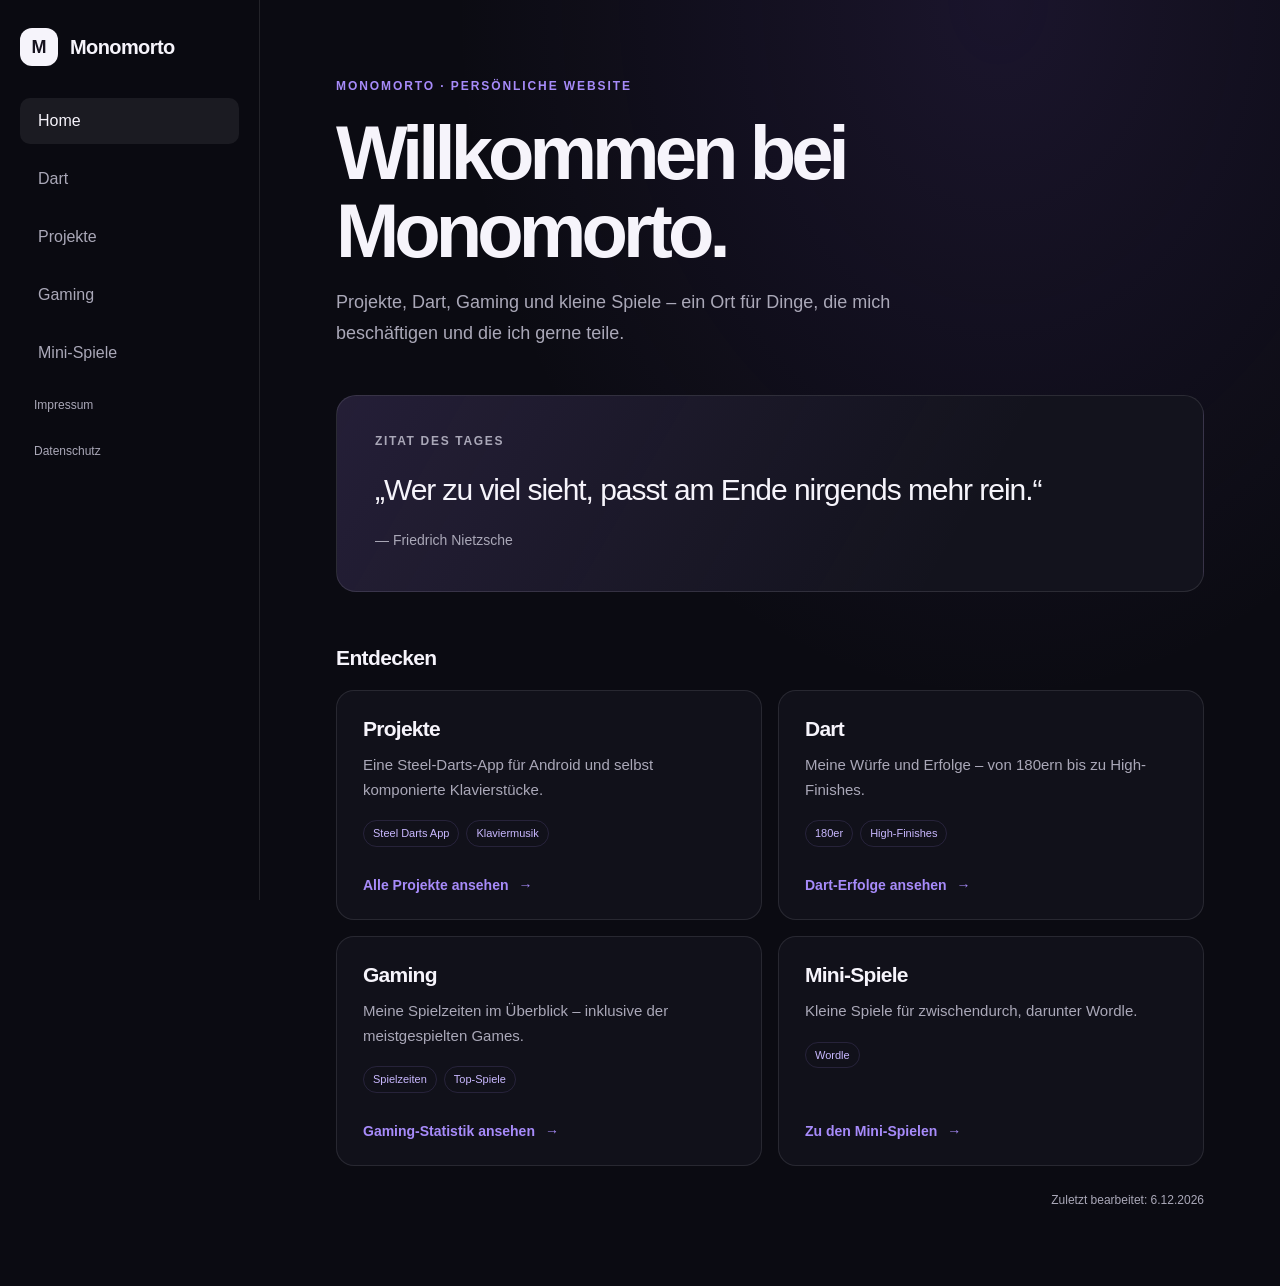
==== commit 5cc24ae3: "HP Anpassungen" ====
--- a/index.html
+++ b/index.html
@@ -139,14 +139,22 @@
       letter-spacing: -0.03em;
     }
 
+    .home-updated {
+      margin: 24px 0 0;
+      color: var(--home-muted);
+      font-size: 12px;
+      text-align: right;
+    }
+
     .home-page .grid {
-      grid-template-columns: repeat(3, minmax(0, 1fr));
+      grid-template-columns: repeat(2, minmax(0, 1fr));
       gap: 16px;
     }
 
     .home-page .home-card {
       display: flex;
-      min-height: 250px;
+      position: relative;
+      min-height: 230px;
       flex-direction: column;
       align-items: flex-start;
       padding: 26px;
@@ -181,7 +189,23 @@
       line-height: 1.65;
     }
 
-    .home-page .home-card .button {
+    .home-card-preview {
+      display: flex;
+      flex-wrap: wrap;
+      gap: 7px;
+      margin: -10px 0 22px;
+    }
+
+    .home-card-preview span {
+      padding: 5px 9px;
+      border: 1px solid rgba(167, 139, 250, 0.14);
+      border-radius: 999px;
+      color: #c9b8ff;
+      font-size: 11px;
+      line-height: 1.3;
+    }
+
+    .home-page .home-card .home-card-link {
       gap: 10px;
       margin-top: auto;
       padding: 0;
@@ -192,7 +216,19 @@
       font-weight: 600;
     }
 
-    .home-page .home-card .button:hover {
+    .home-page .home-card .home-card-link::after {
+      position: absolute;
+      inset: 0;
+      content: "";
+    }
+
+    .home-page .home-card .home-card-link:focus-visible::after {
+      border-radius: 18px;
+      outline: 2px solid var(--home-accent);
+      outline-offset: 3px;
+    }
+
+    .home-page .home-card .home-card-link:hover {
       transform: none;
       opacity: 1;
       text-decoration: underline;
@@ -236,6 +272,16 @@
       .home-page .sidebar-nav a {
         width: auto;
         padding: 8px 10px;
+      }
+
+      .home-page .sidebar-nav a.active {
+        background: rgba(167, 139, 250, 0.1);
+        color: var(--home-text);
+        box-shadow: inset 0 0 0 1px rgba(167, 139, 250, 0.12);
+      }
+
+      .home-page .sidebar-nav a.active::before {
+        display: none;
       }
 
       .home-page .sidebar-nav li:last-child a,
@@ -294,7 +340,7 @@
         <header class="home-intro">
           <p class="home-eyebrow">Monomorto · Persönliche Website</p>
           <h1>Willkommen bei Monomorto.</h1>
-          <p>Projekte, Dart und kleine Spiele – ein Ort für Dinge, die mich beschäftigen und die ich gerne teile.</p>
+          <p>Projekte, Dart, Gaming und kleine Spiele – ein Ort für Dinge, die mich beschäftigen und die ich gerne teile.</p>
         </header>
 
         <section id="daily-quote-section" class="home-quote" aria-label="Zitat des Tages">
@@ -307,27 +353,57 @@
           <h2 id="home-links-heading" class="home-section-heading">Entdecken</h2>
           <div class="grid">
             <article class="card home-card">
-              <h3>Meine Projekte</h3>
-              <p>Webprojekte und Ideen, die ich gerade umsetze oder plane.</p>
-              <a href="projekte.html" class="button">Mehr erfahren <span aria-hidden="true">→</span></a>
+              <h3>Projekte</h3>
+              <p>Eine Steel-Darts-App für Android und selbst komponierte Klavierstücke.</p>
+              <div class="home-card-preview" aria-label="Projektbereiche">
+                <span>Steel Darts App</span>
+                <span>Klaviermusik</span>
+              </div>
+              <a href="projekte.html" class="button home-card-link">Alle Projekte ansehen <span aria-hidden="true">→</span></a>
             </article>
 
             <article class="card home-card">
               <h3>Dart</h3>
-              <p>Eine Übersicht meiner besten Würfe, Highfinishes und Erfolge.</p>
-              <a href="dart.html" class="button">Zur Dart-Seite <span aria-hidden="true">→</span></a>
+              <p>Meine Würfe und Erfolge – von 180ern bis zu High-Finishes.</p>
+              <div class="home-card-preview" aria-label="Dart-Statistiken">
+                <span>180er</span>
+                <span>High-Finishes</span>
+              </div>
+              <a href="dart.html" class="button home-card-link">Dart-Erfolge ansehen <span aria-hidden="true">→</span></a>
+            </article>
+
+            <article class="card home-card">
+              <h3>Gaming</h3>
+              <p>Meine Spielzeiten im Überblick – inklusive der meistgespielten Games.</p>
+              <div class="home-card-preview" aria-label="Gaming-Inhalte">
+                <span>Spielzeiten</span>
+                <span>Top-Spiele</span>
+              </div>
+              <a href="gaming.html" class="button home-card-link">Gaming-Statistik ansehen <span aria-hidden="true">→</span></a>
             </article>
 
             <article class="card home-card">
               <h3>Mini-Spiele</h3>
               <p>Kleine Spiele für zwischendurch, darunter Wordle.</p>
-              <a href="minispiele.html" class="button">Zu den Mini-Spielen <span aria-hidden="true">→</span></a>
+              <div class="home-card-preview" aria-label="Mini-Spiele">
+                <span>Wordle</span>
+              </div>
+              <a href="minispiele.html" class="button home-card-link">Zu den Mini-Spielen <span aria-hidden="true">→</span></a>
             </article>
           </div>
         </section>
+
+        <p class="home-updated">
+          Zuletzt bearbeitet:
+          <time id="last-modified">Datum wird geladen</time>
+        </p>
       </section>
     </main>
 
+    <footer class="mobile-footer" aria-label="Rechtliche Informationen">
+      <a href="impressum.html">Impressum</a>
+      <a href="datenschutz.html">Datenschutz</a>
+    </footer>
   </div>
   <script>
     const dailyQuotes = [
@@ -357,9 +433,25 @@
     const quoteEl = document.getElementById('daily-quote');
     const authorEl = document.getElementById('daily-quote-author');
     const currentQuote = dailyQuotes[dayIndex];
+    const lastModifiedEl = document.getElementById('last-modified');
+    const lastModified = new Date(document.lastModified);
 
     if (quoteEl) {
       quoteEl.textContent = `„${currentQuote.text}“`;
+    }
+
+    if (lastModifiedEl) {
+      if (Number.isNaN(lastModified.getTime())) {
+        lastModifiedEl.textContent = 'Datum nicht verfügbar';
+      } else {
+        const localDate = [
+          lastModified.getFullYear(),
+          String(lastModified.getMonth() + 1).padStart(2, '0'),
+          String(lastModified.getDate()).padStart(2, '0')
+        ].join('-');
+        lastModifiedEl.dateTime = localDate;
+        lastModifiedEl.textContent = lastModified.toLocaleDateString('de-DE');
+      }
     }
 
     if (authorEl) {
--- a/styles.css
+++ b/styles.css
@@ -115,6 +115,9 @@
   box-shadow: inset 0 0 0 1px rgba(167,139,250,0.12);
 }
 body:not(.home-page) .sidebar-nav a.active::before {
+  display: none;
+}
+.mobile-footer {
   display: none;
 }
 .main {
@@ -453,39 +456,49 @@
     font-size: 14px;
   }
   
-  .sidebar-nav {
+  body .app .sidebar .sidebar-nav {
+    display: flex;
+    flex-wrap: wrap;
+    gap: 6px;
+    min-width: 0;
+  }
+  
+  body .app .sidebar .sidebar-nav > li {
+    flex: 0 0 auto;
+    margin: 0;
+  }
+  
+  body .app .sidebar .sidebar-nav a {
     display: block;
-    min-width: 0;
-  }
-  
-  .sidebar-nav li {
-    margin-bottom: 8px;
-  }
-  
-  .sidebar-nav a {
-    display: block;
-    width: 100%;
+    width: auto;
     box-sizing: border-box;
-    padding: 10px 12px;
-    font-size: 15px;
-    border-radius: 10px;
-    white-space: normal;
+    padding: 7px 10px;
+    font-size: 13px;
+    border-radius: 999px;
+    white-space: nowrap;
+    background: rgba(255, 255, 255, 0.04);
+  }
+
+  body .app .sidebar .sidebar-nav a.active {
+    background: rgba(167, 139, 250, 0.16);
+    color: #f6f4fb;
+  }
+
+  body:not(.home-page) .app .sidebar .sidebar-nav a.active {
+    background: rgba(167,139,250,0.1);
+    color: #f6f4fb;
+    box-shadow: inset 0 0 0 1px rgba(167,139,250,0.12);
+  }
+
+  body:not(.home-page) .app .sidebar .sidebar-nav a.active::before {
+    display: none;
+    content: none;
   }
 
   body:not(.home-page) .sidebar-nav a {
     font-size: 15px;
   }
 
-  .sidebar-nav a.meta-link {
-    width: 100%;
-    padding: 10px 12px;
-    font-size: 15px;
-  }
-
-  .home-page .sidebar-nav a {
-    font-size: 15px;
-  }
-  
   .main {
     margin-left: 0 !important;
     padding: 16px;
@@ -604,3 +617,27 @@
     padding: 14px;
   }
 }
+
+@media (max-width: 1024px) {
+  .app {
+    display: flex;
+    flex-direction: column;
+  }
+
+  body .app .sidebar .sidebar-nav > li:nth-last-child(-n + 2) {
+    display: none;
+  }
+
+  .mobile-footer {
+    display: flex;
+    justify-content: center;
+    gap: 20px;
+    padding: 16px 12px calc(16px + env(safe-area-inset-bottom));
+    border-top: 1px solid rgba(255, 255, 255, 0.08);
+  }
+
+  .mobile-footer a {
+    color: #aaa8b8;
+    font-size: 12px;
+  }
+}
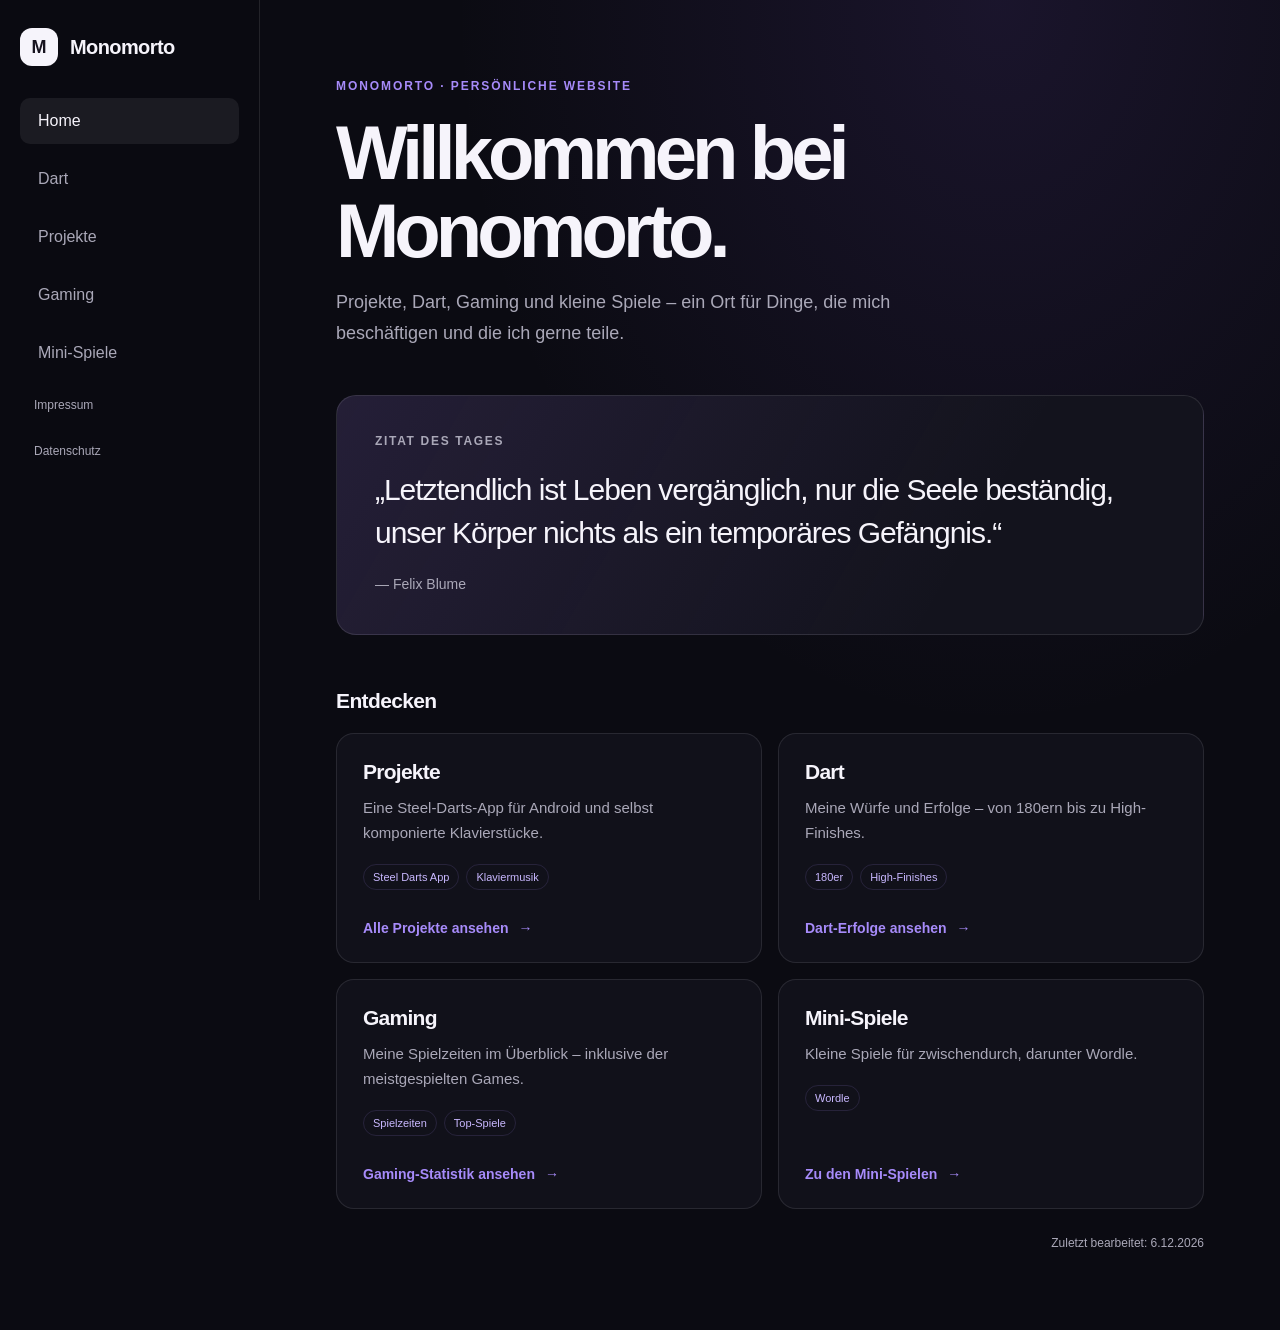
==== commit d5f38757: "neues Zitat" ====
--- a/index.html
+++ b/index.html
@@ -411,6 +411,9 @@
         text: "Die Wahrheit ist doch die, wenn wir genug Lügen hören, erkennen wir irgendwann die Wahrheit nicht mehr."
       },
       {
+        text: "Jage allem hinterher was du willst, außer Liebe und dem Tod."
+      },
+      {
         text: "Schmerz ist vergänglich, was bleibt ist der Stolz.",
         author: "Felix Blume"
       },
